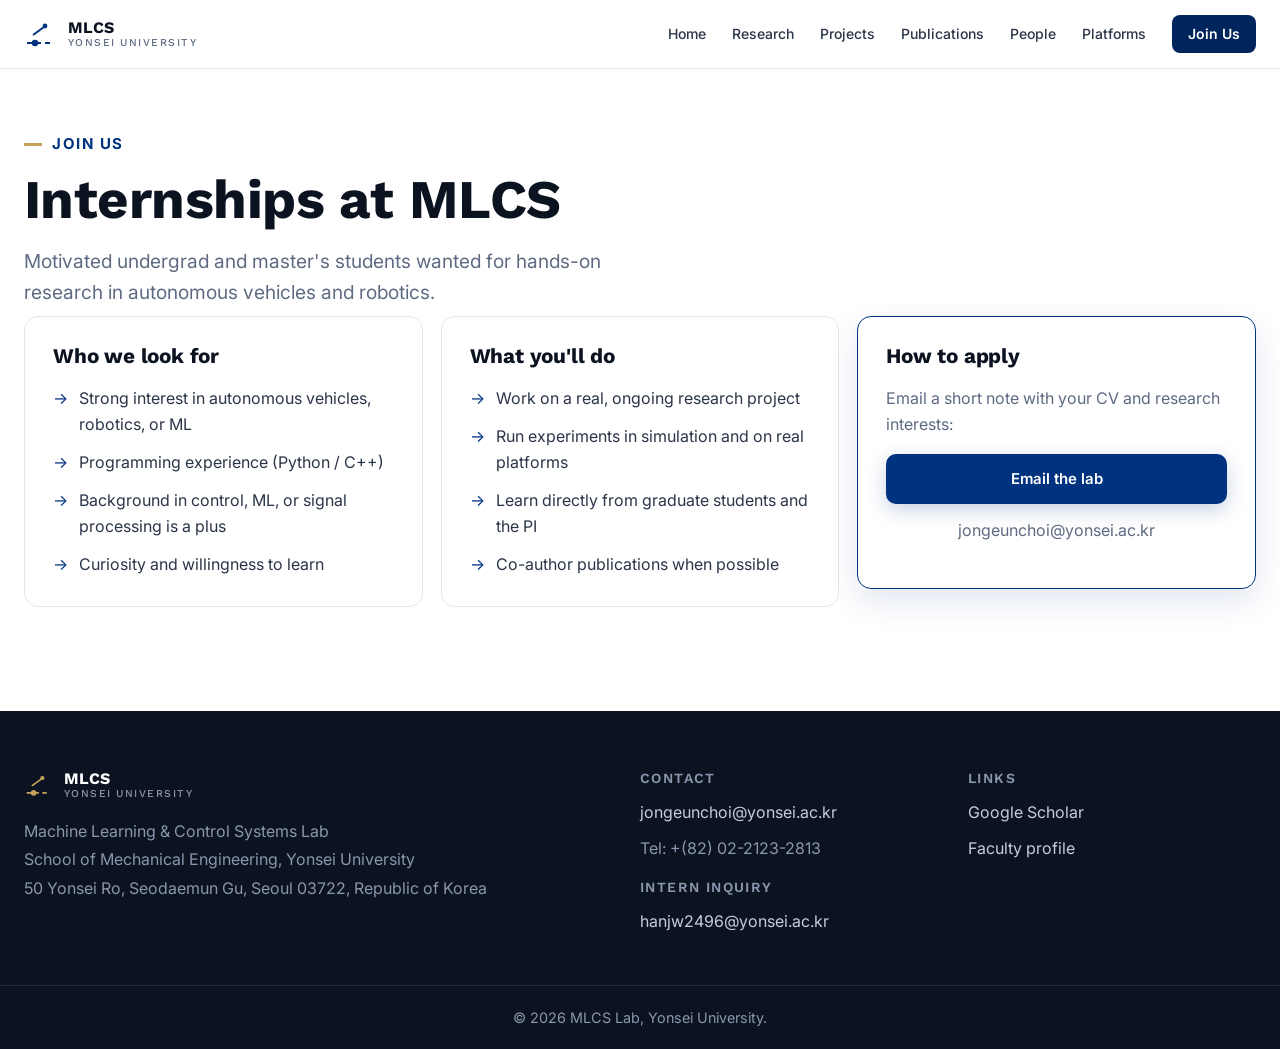
==== join/index.html @ 8be3a1a5 "initial site" ====
<!DOCTYPE html>
<html lang="en">
<head>
  <meta charset="UTF-8" />
  <meta name="viewport" content="width=device-width, initial-scale=1.0" />
  <title>Join Us — MLCS, Yonsei University</title>
  <meta name="description" content="Internships at the MLCS Lab, Yonsei University — autonomous vehicles and robotics." />
  <link rel="preconnect" href="https://fonts.googleapis.com" />
  <link rel="preconnect" href="https://fonts.gstatic.com" crossorigin />
  <link href="https://fonts.googleapis.com/css2?family=Inter:wght@400;500;600;700&family=Work+Sans:wght@500;600;700;800&display=swap" rel="stylesheet" />
  <link rel="stylesheet" href="/css/style.css" />
</head>
<body>

  <header class="nav" id="nav"></header>

  <main class="page">
    <header class="page-head">
      <p class="eyebrow">Join us</p>
      <h1>Internships at MLCS</h1>
      <p class="page-head__lead">Motivated undergrad and master's students wanted for hands-on research in autonomous vehicles and robotics.</p>
    </header>

    <section class="section section--tight">
      <div class="join">
        <div class="join__col join__col--plain">
          <h3>Who we look for</h3>
          <ul class="ticks ticks--ink">
            <li>Strong interest in autonomous vehicles, robotics, or ML</li>
            <li>Programming experience (Python / C++)</li>
            <li>Background in control, ML, or signal processing is a plus</li>
            <li>Curiosity and willingness to learn</li>
          </ul>
        </div>
        <div class="join__col join__col--plain">
          <h3>What you'll do</h3>
          <ul class="ticks ticks--ink">
            <li>Work on a real, ongoing research project</li>
            <li>Run experiments in simulation and on real platforms</li>
            <li>Learn directly from graduate students and the PI</li>
            <li>Co-author publications when possible</li>
          </ul>
        </div>
        <div class="join__col join__col--cta">
          <h3>How to apply</h3>
          <p>Email a short note with your CV and research interests:</p>
          <a href="mailto:jongeunchoi@yonsei.ac.kr?subject=MLCS%20Internship%20Application" class="btn btn--primary btn--block">Email the lab</a>
          <p class="join__fine">jongeunchoi@yonsei.ac.kr</p>
        </div>
      </div>
    </section>
  </main>

  <footer class="footer" id="contact"></footer>

  <script src="/js/main.js"></script>
</body>
</html>
---- css/style.css ----
/* ============================================================
   MLCS Autonomous Vehicle — light editorial theme
   Yonsei navy + gold · Work Sans (display) / Inter (body)
   ============================================================ */
:root {
  --paper: #ffffff;
  --paper-2: #f5f7fb;     /* cards / hover fills */
  --ink: #0c1320;         /* display + headings */
  --ink-soft: #2b3548;    /* body text */
  --muted: #5d6a82;       /* captions */
  --line: #e3e8f0;        /* hairlines */
  --line-2: #d3dae6;
  --signal: #00337f;      /* primary accent — Yonsei navy */
  --signal-deep: #00255c;
  --signal-wash: #eaf0f7;
  --link: #1f6cc7;        /* brighter blue (PANTONE 660C) for inline links/icons */

  /* ---- type scale: change a size here and it updates everywhere ---- */
  --fs-display: clamp(2.1rem, 4.6vw, 3.4rem); /* page hero (h1) */
  --fs-section: clamp(1.9rem, 4.2vw, 2.7rem);   /* home section titles */
  --fs-title:   clamp(1.5rem, 3.1vw, 2rem);     /* page section / group titles */
  --fs-xl:   1.7rem;    /* prominent card title (e.g. person name) */
  --fs-lg:   1.5rem;    /* card / row title */
  --fs-md:   1.3rem;   /* small heading */
  --fs-lead: 1.2rem;   /* lead / large body */
  --fs-base: 1.1rem;      /* body */
  --fs-sm:   1rem;   /* small body, meta */
  --fs-xs:   0.9rem;   /* fine print */
  --fs-label: 14px;     /* eyebrows, field labels */
  --fs-micro: 13px;     /* tags */
  --lane: #c6a15b;;        /* gold */

  --maxw: 1280px;
  --gut: 24px;
  --display: "Work Sans", system-ui, sans-serif;
  --body: "Inter", system-ui, sans-serif;
}

* { box-sizing: border-box; margin: 0; padding: 0; }
html { scroll-behavior: smooth; scroll-padding-top: 80px; }
body {
  font-family: var(--body);
  background: var(--paper);
  color: var(--ink-soft);
  line-height: 1.62;
  -webkit-font-smoothing: antialiased;
}
a { color: inherit; text-decoration: none; }
h1, h2, h3, h4 { font-family: var(--display); color: var(--ink); letter-spacing: -0.01em; line-height: 1.1; }
:focus-visible { outline: 2px solid var(--signal); outline-offset: 3px; border-radius: 2px; }

/* ---- shared: section eyebrow (uppercase label + gold tick) ---- */
.eyebrow {
  font-family: var(--body); font-size: 15px; font-weight: 700;
  letter-spacing: 0.1em; color: var(--signal); text-transform: uppercase;
  display: flex; align-items: center; gap: 10px;
}
.eyebrow::before { content: ""; width: 18px; height: 3px; background: var(--lane); }

/* ===== NAV ===== */
.nav {
  position: fixed; inset: 0 0 auto 0; z-index: 100;
  background: rgba(255, 255, 255, 0.82); backdrop-filter: blur(12px);
  border-bottom: 1px solid var(--line);
}
.nav__inner {
  max-width: var(--maxw); margin: 0 auto; padding: 0 var(--gut);
  height: 68px; display: flex; align-items: center; justify-content: space-between;
}
.brand { display: flex; align-items: center; gap: 12px; }
.brand__mark { display: grid; place-items: center; color: var(--signal); }
.brand__text { font-family: var(--display); font-weight: 700; font-size: 16px; color: var(--ink); line-height: 1.05; }
.brand__text em { display: block; font-style: normal; font-weight: 500; font-size: 10.5px; color: var(--muted); letter-spacing: 0.14em; text-transform: uppercase; }
.nav__links { display: flex; align-items: center; gap: 26px; }
.nav__links a { font-size: 14px; color: var(--ink-soft); font-weight: 500; }
.nav__links a:hover { color: var(--signal); }
.nav__links a.is-active { color: var(--signal); font-weight: 600; }
.nav__cta { color: #fff !important; background: var(--signal); padding: 8px 16px; border-radius: 8px; }
.nav__cta.is-active { background: var(--signal-deep); }
.nav__cta:hover { background: var(--signal-deep); }
.nav__toggle { display: none; background: none; border: 0; flex-direction: column; gap: 5px; cursor: pointer; padding: 6px; }
.nav__toggle span { width: 24px; height: 2px; background: var(--ink); transition: .25s; }

/* nav dropdown (e.g. People -> Faculty / Students / Alumni) */
.nav__item { position: relative; display: inline-flex; align-items: center; }
.nav__drop { position: absolute; top: 100%; left: -10px; min-width: 168px; background: #fff; border: 1px solid var(--line); border-radius: 10px; box-shadow: 0 12px 30px rgba(12,19,32,.10); padding: 7px; display: none; flex-direction: column; }
.nav__drop::before { content: ""; position: absolute; top: -10px; left: 0; right: 0; height: 10px; } /* keeps hover while crossing the gap */
.nav__item:hover .nav__drop, .nav__item:focus-within .nav__drop { display: flex; }
.nav__drop a { padding: 9px 12px; border-radius: 7px; font-size: 14px; color: var(--ink-soft); }
.nav__drop a:hover { background: var(--paper-2); color: var(--signal); }

/* group tags (AV / Robotics) — equal weight, soft tinted */
.tag { display: inline-flex; align-items: center; font-size: var(--fs-micro); font-weight: 700; letter-spacing: .04em; padding: 3px 9px; border-radius: 999px; line-height: 1.5; }
.tag--av { background: #e2f3f1; color: #0d8276; }   /* teal — Autonomous Vehicle */
.tag--rob { background: #efeaff; color: #6d3fe0; }  /* violet — Robotics */
.tag--mv { background: #edf0f4; color: #55617a; }   /* gray — Machine Vision */
.tag--all { background: #e6eaf1; color: #44506a; }  /* neutral — filter reset */

/* ===== Buttons ===== */
.btn { display: inline-flex; align-items: center; justify-content: center; font-family: var(--body); font-weight: 600; font-size: 15px; padding: 13px 26px; border-radius: 10px; transition: transform .14s, background .2s, box-shadow .2s; cursor: pointer; }
.btn--primary { background: var(--signal); color: #fff; box-shadow: 0 6px 20px rgba(0,51,127,.22); }
.btn--primary:hover { background: var(--signal-deep); transform: translateY(-2px); }
.btn--ghost { border: 1px solid var(--line-2); color: var(--ink); background: #fff; }
.btn--ghost:hover { border-color: var(--signal); color: var(--signal); }
.btn--block { width: 100%; }

/* ===== Sections (shared) ===== */
.section { max-width: var(--maxw); margin: 0 auto; padding: 104px var(--gut); }
.section__head { margin-bottom: 52px; }
.section__head h2 { font-size: var(--fs-section); font-weight: 700; margin-top: 12px; }
.section--tight { padding-top: 8px; }

/* ===== Inner page header ===== */
.page { padding-top: 68px; }
.page-head { max-width: var(--maxw); margin: 0 auto; padding: 64px var(--gut) 0; }
.page-head__row { display: flex; flex-wrap: wrap; justify-content: space-between; align-items: flex-end; gap: 10px 24px; margin-top: 16px; }
.page-head__row .page-head__lead { margin-top: 0; }
.page-head__tags { display: flex; gap: 8px; flex-shrink: 0; }
.page-head > .page-head__tags { margin-top: 16px; }
/* clickable page-head tags act as a show-only filter (matching tag + untagged) */
.page-head__tags[data-filter-target] .tag { cursor: pointer; user-select: none; transition: opacity .15s, box-shadow .15s; }
.page-head__tags.has-active .tag:not(.is-active) { opacity: .4; }
.page-head__tags .tag.is-active { box-shadow: 0 0 0 2px var(--paper), 0 0 0 4px currentColor; }
.is-filtered { display: none !important; }
.page-head h1 { font-size: var(--fs-display); font-weight: 700; margin-top: 14px; }
.page-head__lead { color: var(--muted); margin-top: 16px; max-width: 640px; font-size: var(--fs-lead); }
.page-head__lead em { font-style: italic; opacity: .75; }

.empty-note { color: var(--muted); font-size: var(--fs-lead); }
.empty-note em { font-style: italic; opacity: .7; }

/* ===== Vision (home mission statement) ===== */
.vision p { font-size: var(--fs-base); color: var(--ink-soft); margin-bottom: 16px; }
.vision p:last-child { margin-bottom: 0; }

/* ===== Cards (home research summary) ===== */
.cards { display: grid; grid-template-columns: repeat(4, 1fr); gap: 18px; }
.card { background: var(--paper); border: 1px solid var(--line); border-radius: 14px; padding: 26px 22px; transition: border-color .2s, transform .2s, box-shadow .2s; }
.card:hover { border-color: var(--signal); transform: translateY(-3px); box-shadow: 0 10px 30px rgba(12,19,32,.06); }
.card .tag { margin-bottom: 12px; }
.card h3 { font-size: var(--fs-md); font-weight: 700; margin-bottom: 10px; }
.card p { font-size: var(--fs-sm); color: var(--muted); }

/* ===== Projects ===== */
.projects { list-style: none; border-top: 1px solid var(--line); }
.project { display: grid; grid-template-columns: 170px 1fr; gap: 6px 24px; padding: 26px 4px; border-bottom: 1px solid var(--line); transition: background .2s; }
.project:hover { background: var(--paper-2); }
.project__status { grid-row: 1 / span 3; font-size: var(--fs-label); font-weight: 500; color: var(--muted); letter-spacing: .04em; padding-top: 4px; }
.project--open .project__status { color: var(--signal); font-weight: 600; }
.project h3 { grid-column: 2; font-size: var(--fs-lg); font-weight: 700; }
.project__desc { grid-column: 2; color: var(--muted); font-size: var(--fs-sm); }
.project__keys { grid-column: 2; font-size: var(--fs-label); letter-spacing: .03em; color: var(--ink); margin-top: 8px; }

/* ===== Publications ===== */
.pubs { list-style: none; }
.pub { display: flex; gap: 24px; padding: 20px 4px; border-bottom: 1px solid var(--line); }
.pub__year { font-weight: 600; color: var(--signal); min-width: 48px; padding-top: 2px; }
.pub__title { font-family: var(--display); font-weight: 600; font-size: var(--fs-lead); color: var(--ink); margin-bottom: 3px; }
.pub__meta { color: var(--muted); font-size: var(--fs-sm); }
.pub__meta em { font-style: italic; }
.pubs__more { margin-top: 30px; }
.pubs__more a { font-size: 14px; font-weight: 600; color: var(--signal); }
.pubs__more a:hover { border-bottom: 1px solid var(--signal); }

/* ===== People (stacked rows: photo left, info right) ===== */
.people { display: grid; gap: 18px; }
.people__group { font-family: var(--display); font-size: 1.4rem; font-weight: 700; color: var(--ink); margin: 36px 0 6px; }
.people__group:first-child { margin-top: 8px; }
.person__tags { display: flex; gap: 6px; margin-bottom: 12px; }
.person__links { display: inline-flex; gap: 12px; margin-left: 16px; vertical-align: middle; }
.person__links a { color: var(--link); display: inline-flex; }
.person__links a:hover { color: var(--signal); }
.person__links svg { width: 30px; height: 30px; fill: currentColor; display: block; }
.person { display: flex; gap: 30px; align-items: flex-start; border: 1px solid var(--line); border-radius: 14px; padding: 28px 32px; background: var(--paper); }
.person__photo { flex: 0 0 240px; width: 240px; min-width: 0; aspect-ratio: 4/5; border-radius: 0; background: var(--signal-wash); display: grid; place-items: center; font-family: var(--display); font-weight: 700; font-size: 1.8rem; color: var(--signal); }
.person__photo::after { content: attr(data-initials); }
img.person__photo { width: 100%; height: 100%; object-fit: cover; }
.person__body { flex: 1; min-width: 0; }
.person h3 { font-size: var(--fs-xl); font-weight: 700; margin-bottom: 6px; }
.person__title { font-weight: 700; color: var(--ink); margin-bottom: 12px; }
.person__field { display: flex; gap: 12px; align-items: baseline; margin-bottom: 4px; font-size: var(--fs-sm); }
.person__field-label { flex: 0 0 64px; font-size: var(--fs-micro); font-weight: 700; letter-spacing: .08em; text-transform: uppercase; color: var(--muted); }
.person__field-val { font-weight: 700; color: var(--ink); }
a.person__field-val:hover { color: var(--signal); }
.person__dept { margin-top: 12px; color: var(--muted); font-size: var(--fs-sm); }
.person__interest-label { margin-top: 20px; font-size: var(--fs-label); font-weight: 700; letter-spacing: .1em; text-transform: uppercase; color: var(--signal); }
.person__interest { margin-top: 6px; color: var(--ink-soft); font-size: var(--fs-sm); }

/* ===== Join ===== */
.join { display: grid; grid-template-columns: 1fr 1fr 1fr; gap: 18px; align-items: start; }
.join__col { border: 1px solid var(--line); border-radius: 14px; padding: 28px; background: var(--paper); }
.join__col h3 { color: var(--ink); font-size: var(--fs-md); font-weight: 700; margin-bottom: 18px; }
.join__col--cta { border-color: var(--signal); box-shadow: 0 12px 32px rgba(0,51,127,.12); }
.join__col--cta p { color: var(--muted); margin-bottom: 16px; font-size: var(--fs-sm); }
.join__fine { text-align: center; font-size: var(--fs-xs); color: var(--signal); margin-top: 14px; }
.ticks { list-style: none; display: grid; gap: 12px; }
.ticks li { position: relative; padding-left: 26px; color: var(--ink-soft); font-size: var(--fs-sm); }
.ticks li::before { content: "→"; position: absolute; left: 0; color: var(--signal); }

/* ===== Footer ===== */
.footer { background: var(--ink); color: #c4cdde; }
.footer__inner { max-width: var(--maxw); margin: 0 auto; padding: 60px var(--gut) 40px; display: grid; grid-template-columns: 2fr 1fr 1fr; gap: 40px; }
.footer .brand__mark { color: var(--lane); }
.footer .brand__text { color: #fff; }
.footer .brand__text em { color: #8a96ad; }
.brand--footer { margin-bottom: 18px; }
.footer__addr { color: #8a96ad; font-size: var(--fs-sm); line-height: 1.8; }
.footer__col h4 { font-size: var(--fs-label); font-weight: 600; letter-spacing: .1em; text-transform: uppercase; color: #8a96ad; margin-bottom: 14px; }
.footer__col a { display: block; color: #c4cdde; font-size: var(--fs-sm); margin-bottom: 10px; }
.footer__plain { display: block; color: #8a96ad; font-size: var(--fs-sm); margin-bottom: 10px; }
.footer__col a:hover { color: var(--lane); }
.footer__bar { border-top: 1px solid rgba(255,255,255,.1); padding: 20px var(--gut); text-align: center; color: #8a96ad; font-size: var(--fs-xs); }

/* ============================================================
   Home (news / editorial landing)
   ============================================================ */
.home { padding-top: 44px; max-width: var(--maxw); margin: 0 auto; padding-inline: var(--gut); }

/* full-bleed alternating bands (home) */
.band { padding: 56px 0; }
.band:first-of-type { padding-top: 40px; }
.band--alt { background: var(--paper-2); border-block: 1px solid var(--line); }
.band__inner { max-width: var(--maxw); margin: 0 auto; padding-inline: var(--gut); }
.band__head { margin-bottom: 26px; }

/* top banner: full-width light band, blue lab name + dark description inside */
.banner { background: var(--signal-wash); border-bottom: 1px solid var(--line); padding: 116px var(--gut) 46px; }
.banner__inner { max-width: var(--maxw); margin: 0 auto; }
.banner h1 { color: var(--signal); font-size: clamp(1.9rem, 4.2vw, 2.9rem); font-weight: 700; letter-spacing: -.02em; line-height: 1.08; }
.banner__sub { color: var(--signal-deep); margin-top: 10px; font-size: var(--fs-lead); font-weight: 600; }
.banner__desc { color: var(--ink); font-size: var(--fs-lead); line-height: 1.6; max-width: 72ch; margin-top: 16px; }
.label { font-family: var(--body); font-weight: 700; font-size: 15px; letter-spacing: .1em; text-transform: uppercase; color: var(--signal); display: flex; align-items: center; gap: 10px; }
.label::before { content: ""; width: 18px; height: 3px; background: var(--lane); }
.rule { border: 0; border-top: 1px solid var(--line); margin: 56px 0; }

/* lead */
.lead { display: grid; grid-template-columns: 1.7fr 1fr; gap: 44px; }

/* featured carousel */
.carousel { position: relative; min-width: 0; }
.carousel__viewport { position: relative; overflow: hidden; }
.carousel__track { display: flex; transition: transform .45s cubic-bezier(.4,0,.2,1); }
.carousel .btn--primary { box-shadow: none; }  /* avoid neighbor slide's shadow bleeding past the clip edge */
.slide { flex: 0 0 100%; min-width: 0; padding-bottom: 4px; }
.slide__media { height: 340px; border-radius: 14px; background: var(--paper-2); border: 1px solid var(--line); display: grid; place-items: center; color: var(--muted); font-size: var(--fs-xs); margin-bottom: 18px; }
.slide__media::after { content: attr(data-label); }
img.slide__media, video.slide__media { width: 100%; height: 340px; object-fit: contain; background: none; border: none; border-radius: 0; }
.slide h2 { font-size: clamp(1.3rem, 2.2vw, 1.7rem); font-weight: 400; letter-spacing: -.01em; line-height: 1.15; margin: 10px 0 10px; }
.slide h2 strong { font-weight: 700; }
.slide__venue { font-weight: 400; }
.slide h2 a { color: inherit; text-decoration: none; }
.slide h2 a:hover { color: var(--signal); text-decoration: underline; }
.slide p { font-size: var(--fs-lead); color: var(--ink-soft); max-width: 58ch; margin-bottom: 20px; text-indent: 1.0em; }
.slide p em { font-style: italic; opacity: .7; }
.carousel__arrow {
  position: absolute; top: 30%; transform: translateY(-50%);
  width: 44px; height: 44px; border-radius: 50%;
  border: 1px solid var(--line-2); background: rgba(255,255,255,.9); backdrop-filter: blur(4px);
  color: var(--ink); font-size: 24px; line-height: 1; cursor: pointer;
  display: grid; place-items: center; opacity: 0; transition: opacity .2s, border-color .2s, color .2s;
}
.carousel:hover .carousel__arrow { opacity: 1; }
.carousel__arrow:hover { border-color: var(--signal); color: var(--signal); background: #fff; }
.carousel__arrow--prev { left: 14px; }
.carousel__arrow--next { right: 14px; }
#featured .carousel__arrow { top: 170px; }  /* vertical center of the 340px image */
.carousel__dots { display: flex; gap: 8px; justify-content: center; margin-top: 18px; }
.carousel__dot { width: 8px; height: 8px; padding: 0; border: 0; border-radius: 50%; background: var(--line-2); cursor: pointer; transition: background .2s, transform .2s; }
.carousel__dot.is-active { background: var(--signal); transform: scale(1.3); }
@media (max-width: 860px) { .carousel__arrow { opacity: 1; } }
.news { border-left: 1px solid var(--line); padding-left: 28px; }
.news h2 { margin: 14px 0 8px; }
.news-item { display: block; padding: 16px 0; border-top: 1px solid var(--line); }
.news-item:first-of-type { border-top: 0; }
.news-item time { display: block; font-size: var(--fs-label); color: var(--muted); margin-bottom: 5px; letter-spacing: .02em; }
.news-item p { font-family: var(--display); font-weight: 600; font-size: var(--fs-base); color: var(--ink); line-height: 1.35; }
.news-item p a { color: var(--signal); }
.news-item p a:hover { text-decoration: underline; }
.news-item em { font-style: italic; font-weight: 400; opacity: .55; }
a.news-item:hover p { color: var(--signal); }
.news-item--static { cursor: default; }
.news__more { display: inline-block; margin-top: 14px; font-size: 14px; font-weight: 600; color: var(--signal); }

/* publications + facts row */
.tworow { display: grid; grid-template-columns: 1.4fr 1fr; gap: 44px; align-items: start; }
.facts { border: 1px solid var(--line); border-radius: 14px; overflow: hidden; }
.facts div { display: flex; justify-content: space-between; gap: 16px; padding: 15px 20px; border-top: 1px solid var(--line); }
.facts div:first-child { border-top: 0; }
.facts dt { color: var(--muted); font-size: var(--fs-sm); }
.facts dd { font-family: var(--display); font-weight: 600; color: var(--ink); font-size: var(--fs-sm); text-align: right; }
.facts .live { color: var(--signal); }

/* gap before the dark footer on the home page */
.home ~ .footer { margin-top: 80px; }

/* ===== Responsive ===== */
@media (max-width: 900px) {
  .nav__links { position: fixed; inset: 68px 0 auto 0; flex-direction: column; align-items: stretch; gap: 0; background: var(--paper); border-bottom: 1px solid var(--line); padding: 10px var(--gut); transform: translateY(-160%); transition: transform .3s; }
  .nav__links.open { transform: translateY(0); }
  .nav__links a { padding: 14px 0; border-bottom: 1px solid var(--line); }
  .nav__cta { text-align: center; margin: 12px 0; }
  .nav__toggle { display: flex; }
  .nav__item { display: block; }
  .nav__drop { position: static; display: flex; border: 0; box-shadow: none; padding: 0 0 0 16px; min-width: 0; }
  .nav__drop::before { display: none; }
  .join, .lead, .tworow { grid-template-columns: 1fr; }
  .cards { grid-template-columns: 1fr 1fr; }
  .news { border-left: 0; padding-left: 0; border-top: 1px solid var(--line); padding-top: 24px; }
  .footer__inner { grid-template-columns: 1fr; }
}
@media (max-width: 560px) {
  .cards { grid-template-columns: 1fr; }
  .section { padding: 76px var(--gut); }
  .project { grid-template-columns: 1fr; gap: 6px; }
  .project__status, .project h3, .project__desc, .project__keys { grid-column: 1; }
  .person { flex-direction: column; }
  .person__photo { width: 100%; aspect-ratio: 16/9; }
}

/* ===== Reduced motion ===== */
@media (prefers-reduced-motion: reduce) {
  html { scroll-behavior: auto; }
}

/* ============================================================
   AV / Robotics page components (research, projects, publications, faculty)
   ============================================================ */

/* collapsible group section (big heading + chevron) */
.group { border-top: 1px solid var(--line); }
.group__head { cursor: pointer; list-style: none; display: flex; align-items: center; gap: 14px; padding: 24px 0 18px; }
.group__head::-webkit-details-marker { display: none; }
.group__title { font-family: var(--display); font-size: var(--fs-title); font-weight: 700; color: var(--ink); }
.group__head::after { content: "\25BE"; margin-left: auto; color: var(--muted); font-size: 1.45rem; line-height: 1; transition: transform .2s; }
.group__head:hover::after { color: var(--signal); }
.group[open] .group__head::after { transform: rotate(180deg); }

/* research: stacked rows */
.rlist { display: grid; gap: 14px; padding-bottom: 30px; }
.ritem { border: 1px solid var(--line); border-radius: 14px; padding: 22px 24px; }
.ritem h3 { font-size: var(--fs-md); font-weight: 700; margin-bottom: 8px; }
.ritem p { color: var(--muted); font-size: var(--fs-sm); }

/* projects: image-left rows + ongoing/completed groups */
.group-h { font-family: var(--display); font-size: var(--fs-title); font-weight: 700; color: var(--ink); padding: 24px 0 18px; border-top: 1px solid var(--line); }
.prows { display: grid; gap: 18px; padding-bottom: 30px; }
.prow { display: grid; grid-template-columns: 240px 1fr; gap: 24px; border: 1px solid var(--line); border-radius: 14px; padding: 18px; }
.prow__media { aspect-ratio: 4/3; border-radius: 10px; background: linear-gradient(135deg,#dfe5ee,#eef2f7); border: 1px solid var(--line); display: grid; place-items: center; color: var(--muted); font-size: var(--fs-label); }
.prow__media::after { content: attr(data-label); }
img.prow__media { width: 100%; object-fit: cover; }
.prow__tags { display: flex; gap: 6px; margin-bottom: 10px; }
.prow h3 { font-size: var(--fs-lg); font-weight: 700; margin-bottom: 6px; }
.prow__body > p { color: var(--muted); font-size: var(--fs-sm); }
.prow__keys { font-size: var(--fs-label); letter-spacing: .03em; color: var(--ink); margin-top: 12px; }

/* publications: reference line that expands to thumbnail + links */
.publist { display: grid; }
.pub2 { border-bottom: 1px solid var(--line); }
.pub2__ref { cursor: pointer; list-style: none; padding: 16px 28px 16px 4px; font-size: var(--fs-base); line-height: 1.5; color: var(--ink); position: relative; }
.pub2__ref::-webkit-details-marker { display: none; }
.pub2__ref .tag { margin-left: 6px; }
.pub2:not(.pub2--static) .pub2__ref::after { content: "\25BE"; position: absolute; right: 4px; top: 14px; font-size: 1.45rem; line-height: 1; color: var(--muted); transition: transform .2s; }
.pub2:not(.pub2--static) .pub2__ref:hover::after { color: var(--signal); }
.pub2[open] .pub2__ref::after { transform: rotate(180deg); }
.pub2[open] .pub2__ref { color: var(--signal); }
.pub2__ref em { font-style: italic; color: var(--muted); }
.pub2--static .pub2__ref { cursor: default; }
.pub2--book { display: flex; gap: 22px; align-items: flex-start; }
.pub2--book .pub2__ref { padding-top: 18px; }
.book__cover { flex: 0 0 200px; width: 200px; aspect-ratio: 3/4; object-fit: cover; border: 1px solid var(--line); border-radius: 4px; margin: 16px 0; background: linear-gradient(135deg,#dfe5ee,#eef2f7); display: grid; place-items: center; color: var(--muted); font-size: var(--fs-micro); }
.book__cover::after { content: attr(data-label); }
img.book__cover { aspect-ratio: auto; height: auto; background: none; }
.pub2__link { color: var(--signal); font-weight: 600; white-space: nowrap; }
.pub2__link:hover { text-decoration: underline; }
/* when expanded: image pinned left; reference (top) and links (below it) flow on the right */
.pub2[open] { position: relative; padding-left: 264px; min-height: 174px; }
.pub2[open] .pub2__media { position: absolute; left: 0; top: 16px; width: 240px; margin: 0; }
.pub2[open] .pub2__links { padding: 0 0 18px; }
.pub2__media { width: 240px; aspect-ratio: 16/10; border-radius: 0; background: linear-gradient(135deg,#dfe5ee,#eef2f7); border: 1px solid var(--line); display: grid; place-items: center; color: var(--muted); font-size: var(--fs-label); }
.pub2__media::after { content: attr(data-label); }
img.pub2__media, video.pub2__media { object-fit: contain; background: transparent; border: none; }
.pub2__desc { margin-top: 8px; color: var(--ink-soft); font-size: var(--fs-sm); line-height: 1.55; }
.pub2__links { display: flex; flex-wrap: wrap; align-items: center; }
.pub2__links a { font-size: 14px; font-weight: 600; color: var(--signal); }
.pub2__links a:not(:last-child)::after { content: "\00B7"; color: var(--muted); font-weight: 400; margin: 0 10px; }
.pub2__links a:hover { text-decoration: underline; }

/* platforms (hardware cards: image + name + desc) */
.platforms { display: grid; grid-template-columns: repeat(3, 1fr); gap: 20px; }
.platform { border: 1px solid var(--line); border-radius: 14px; overflow: hidden; background: var(--paper); transition: border-color .2s, box-shadow .2s, transform .2s; }
.platform:hover { border-color: var(--signal); box-shadow: 0 10px 30px rgba(12,19,32,.06); transform: translateY(-3px); }
.platform__img { width: 100%; aspect-ratio: 4/3; object-fit: cover; display: block; background: var(--paper-2); border-bottom: 1px solid var(--line); }
.platform__body { padding: 20px 22px; }
.platform h3 { font-size: var(--fs-md); font-weight: 700; margin-bottom: 6px; }
.platform p { color: var(--muted); font-size: var(--fs-sm); }
@media (max-width: 820px) { .platforms { grid-template-columns: 1fr 1fr; } }
@media (max-width: 520px) { .platforms { grid-template-columns: 1fr; } }

/* faculty profile */
.faculty { display: grid; grid-template-columns: 1.15fr 1fr; gap: 40px; align-items: start; }
.faculty__photo { width: 100%; aspect-ratio: 4/3; object-fit: cover; border-radius: 14px; background: var(--signal-wash); border: 1px solid var(--line); display: grid; place-items: center; font-family: var(--display); font-weight: 700; font-size: 2.4rem; color: var(--signal); }
.faculty__photo::after { content: attr(data-initials); }
.faculty__head h2 { font-size: clamp(1.7rem, 3.2vw, 2.3rem); font-weight: 700; }
.faculty__role { display: flex; align-items: center; gap: 8px; margin-top: 10px; color: var(--ink); font-weight: 600; }
.faculty__aff { color: var(--ink-soft); margin-top: 10px; line-height: 1.7; }
.faculty__aff a { color: inherit; text-decoration: none; }
.faculty__aff a:hover { color: var(--signal); text-decoration: underline; }
.faculty__addr { color: var(--muted); margin-top: 14px; font-size: var(--fs-sm); line-height: 1.6; }
.faculty__addr-label { display: block; font-size: var(--fs-micro); font-weight: 700; letter-spacing: .08em; text-transform: uppercase; color: var(--muted); margin-bottom: 4px; }
.lab-photo { width: 100%; aspect-ratio: 16/9; border-radius: 14px; border: 1px solid var(--line); background: linear-gradient(135deg,#dfe5ee,#eef2f7); display: grid; place-items: center; color: var(--muted); font-size: var(--fs-xs); }
.lab-photo::after { content: attr(data-label); }
img.lab-photo { object-fit: cover; }
.lab-carousel { max-width: 760px; }
.lab-slide { flex: 0 0 100%; min-width: 0; }
.lab-slide img { width: 100%; aspect-ratio: 16/9; object-fit: cover; border-radius: 14px; border: 1px solid var(--line); display: block; }
.lab-carousel .carousel__arrow { top: 50%; }
.carousel__cap { margin-top: 12px; text-align: center; font-size: var(--fs-sm); color: var(--muted); }
.faculty__mail { display: inline-block; margin-top: 8px; color: var(--signal); font-weight: 600; }
.faculty__section { margin-top: 44px; }
.faculty__section h3 { font-size: 1.2rem; font-weight: 700; margin-bottom: 14px; padding-bottom: 8px; border-bottom: 2px solid var(--line); }
.faculty__section p { color: var(--ink-soft); margin-bottom: 14px; }
.faculty__section ul { list-style: none; display: grid; gap: 10px; }
.faculty__section li { position: relative; padding-left: 18px; color: var(--ink-soft); }
.faculty__section li::before { content: ""; position: absolute; left: 0; top: 9px; width: 6px; height: 6px; border-radius: 50%; background: var(--lane); }
.faculty__section h4 { font-size: var(--fs-sm); font-weight: 700; color: var(--muted); margin: 22px 0 12px; }
.faculty__section li .course-code { font-weight: 700; color: var(--ink); }
.faculty__section li .course-when { color: var(--muted); font-size: var(--fs-sm); }

@media (max-width: 760px) {
  .prow { grid-template-columns: 1fr; }
  .pub2[open] { padding-left: 0; }
  .pub2[open] .pub2__media { position: static; width: 100%; max-width: 320px; margin-top: 12px; }
  .faculty { grid-template-columns: 1fr; }
  .faculty__photo { max-width: 320px; }
}
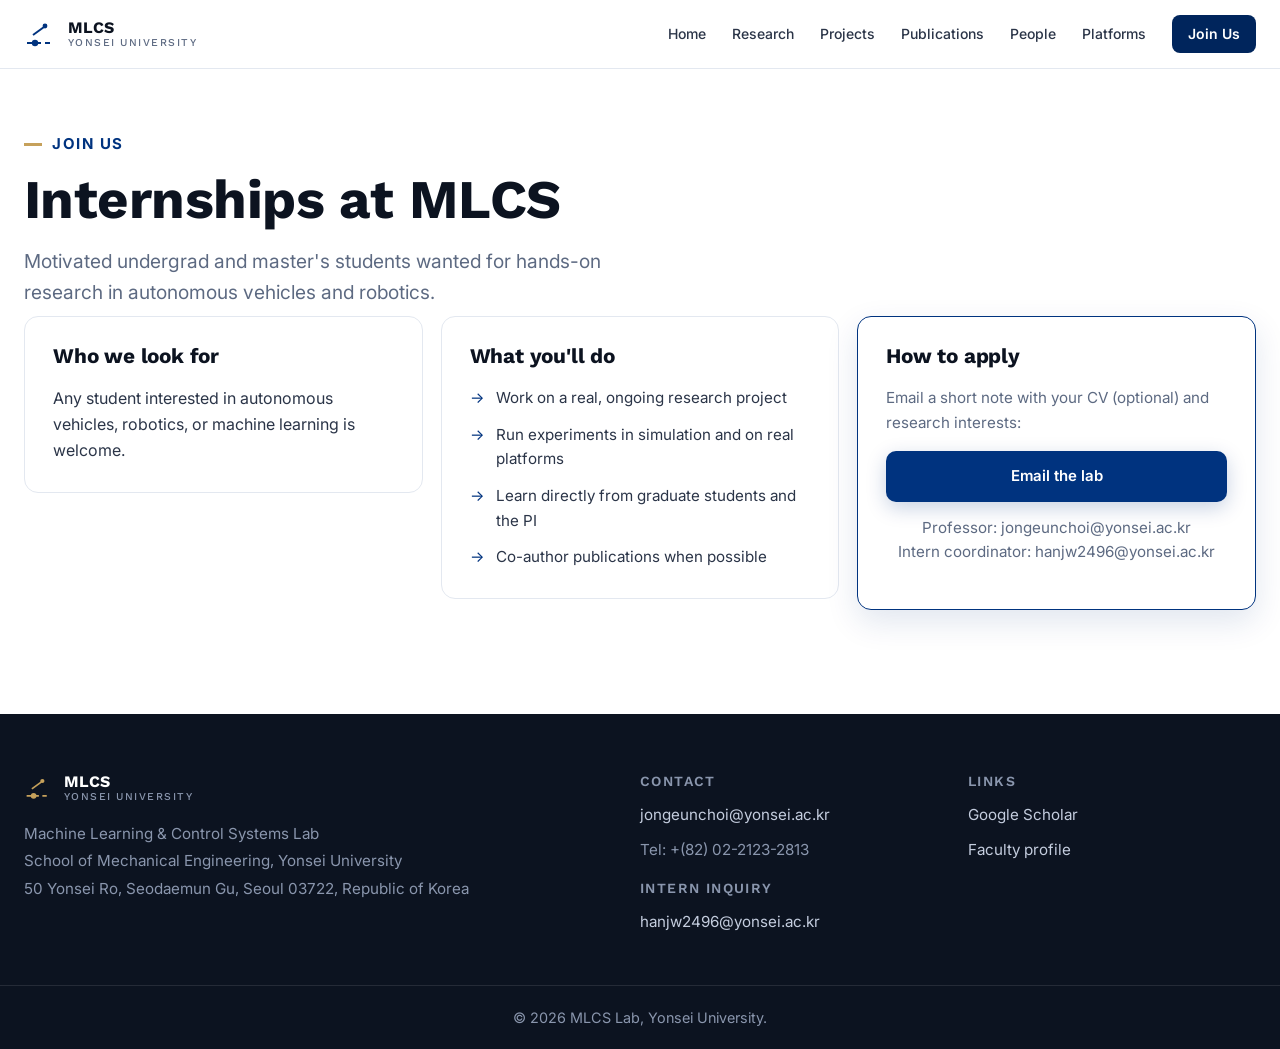
==== commit d71d20a6: "Refine research/projects, join page, and filter labels" ====
--- a/join/index.html
+++ b/join/index.html
@@ -25,12 +25,7 @@
       <div class="join">
         <div class="join__col join__col--plain">
           <h3>Who we look for</h3>
-          <ul class="ticks ticks--ink">
-            <li>Strong interest in autonomous vehicles, robotics, or ML</li>
-            <li>Programming experience (Python / C++)</li>
-            <li>Background in control, ML, or signal processing is a plus</li>
-            <li>Curiosity and willingness to learn</li>
-          </ul>
+          <p>Any student interested in autonomous vehicles, robotics, or machine learning is welcome.</p>
         </div>
         <div class="join__col join__col--plain">
           <h3>What you'll do</h3>
@@ -43,9 +38,9 @@
         </div>
         <div class="join__col join__col--cta">
           <h3>How to apply</h3>
-          <p>Email a short note with your CV and research interests:</p>
-          <a href="mailto:jongeunchoi@yonsei.ac.kr?subject=MLCS%20Internship%20Application" class="btn btn--primary btn--block">Email the lab</a>
-          <p class="join__fine">jongeunchoi@yonsei.ac.kr</p>
+          <p>Email a short note with your CV (optional) and research interests:</p>
+          <a href="mailto:hanjw2496@yonsei.ac.kr?subject=MLCS%20Internship%20Application" class="btn btn--primary btn--block">Email the lab</a>
+          <p class="join__fine">Professor: jongeunchoi@yonsei.ac.kr<br>Intern coordinator: hanjw2496@yonsei.ac.kr</p>
         </div>
       </div>
     </section>
--- a/css/style.css
+++ b/css/style.css
@@ -24,7 +24,7 @@
   --fs-md:   1.3rem;   /* small heading */
   --fs-lead: 1.2rem;   /* lead / large body */
   --fs-base: 1.1rem;      /* body */
-  --fs-sm:   1rem;   /* small body, meta */
+  --fs-sm:   0.95rem;   /* small body, meta */
   --fs-xs:   0.9rem;   /* fine print */
   --fs-label: 14px;     /* eyebrows, field labels */
   --fs-micro: 13px;     /* tags */
@@ -132,6 +132,19 @@
 /* ===== Vision (home mission statement) ===== */
 .vision p { font-size: var(--fs-base); color: var(--ink-soft); margin-bottom: 16px; }
 .vision p:last-child { margin-bottom: 0; }
+
+/* ===== Our Teams (home: Robotics / Autonomous Vehicle entry cards) ===== */
+.teams { display: grid; grid-template-columns: 1fr 1fr; gap: 22px; }
+.team { display: block; padding: 30px 30px 26px; background: var(--paper); border: 1px solid var(--line); border-top: 4px solid var(--line); border-radius: 16px; transition: transform .2s, box-shadow .2s, border-color .2s; }
+.team:hover { transform: translateY(-4px); box-shadow: 0 14px 36px rgba(12,19,32,.08); }
+.team h3 { font-size: var(--fs-lg); font-weight: 700; margin-bottom: 12px; }
+.team p { color: var(--ink-soft); font-size: var(--fs-sm); margin-bottom: 18px; }
+.team__more { font-weight: 700; font-size: var(--fs-sm); }
+.team--rob { border-top-color: #6d3fe0; }
+.team--rob .team__more { color: #6d3fe0; }
+.team--av { border-top-color: #0d8276; }
+.team--av .team__more { color: #0d8276; }
+@media (max-width: 760px) { .teams { grid-template-columns: 1fr; } }
 
 /* ===== Cards (home research summary) ===== */
 .cards { display: grid; grid-template-columns: repeat(4, 1fr); gap: 18px; }
@@ -250,7 +263,7 @@
 .slide__venue { font-weight: 400; }
 .slide h2 a { color: inherit; text-decoration: none; }
 .slide h2 a:hover { color: var(--signal); text-decoration: underline; }
-.slide p { font-size: var(--fs-lead); color: var(--ink-soft); max-width: 58ch; margin-bottom: 20px; text-indent: 1.0em; }
+.slide p { font-size: var(--fs-sm); color: var(--ink-soft); margin-bottom: 20px; text-indent: 1.0em; }
 .slide p em { font-style: italic; opacity: .7; }
 .carousel__arrow {
   position: absolute; top: 30%; transform: translateY(-50%);
@@ -348,6 +361,7 @@
 .prow__media { aspect-ratio: 4/3; border-radius: 10px; background: linear-gradient(135deg,#dfe5ee,#eef2f7); border: 1px solid var(--line); display: grid; place-items: center; color: var(--muted); font-size: var(--fs-label); }
 .prow__media::after { content: attr(data-label); }
 img.prow__media { width: 100%; object-fit: cover; }
+img.prow__media--logo { object-fit: contain; background: #fff; padding: 24px; }
 .prow__tags { display: flex; gap: 6px; margin-bottom: 10px; }
 .prow h3 { font-size: var(--fs-lg); font-weight: 700; margin-bottom: 6px; }
 .prow__body > p { color: var(--muted); font-size: var(--fs-sm); }
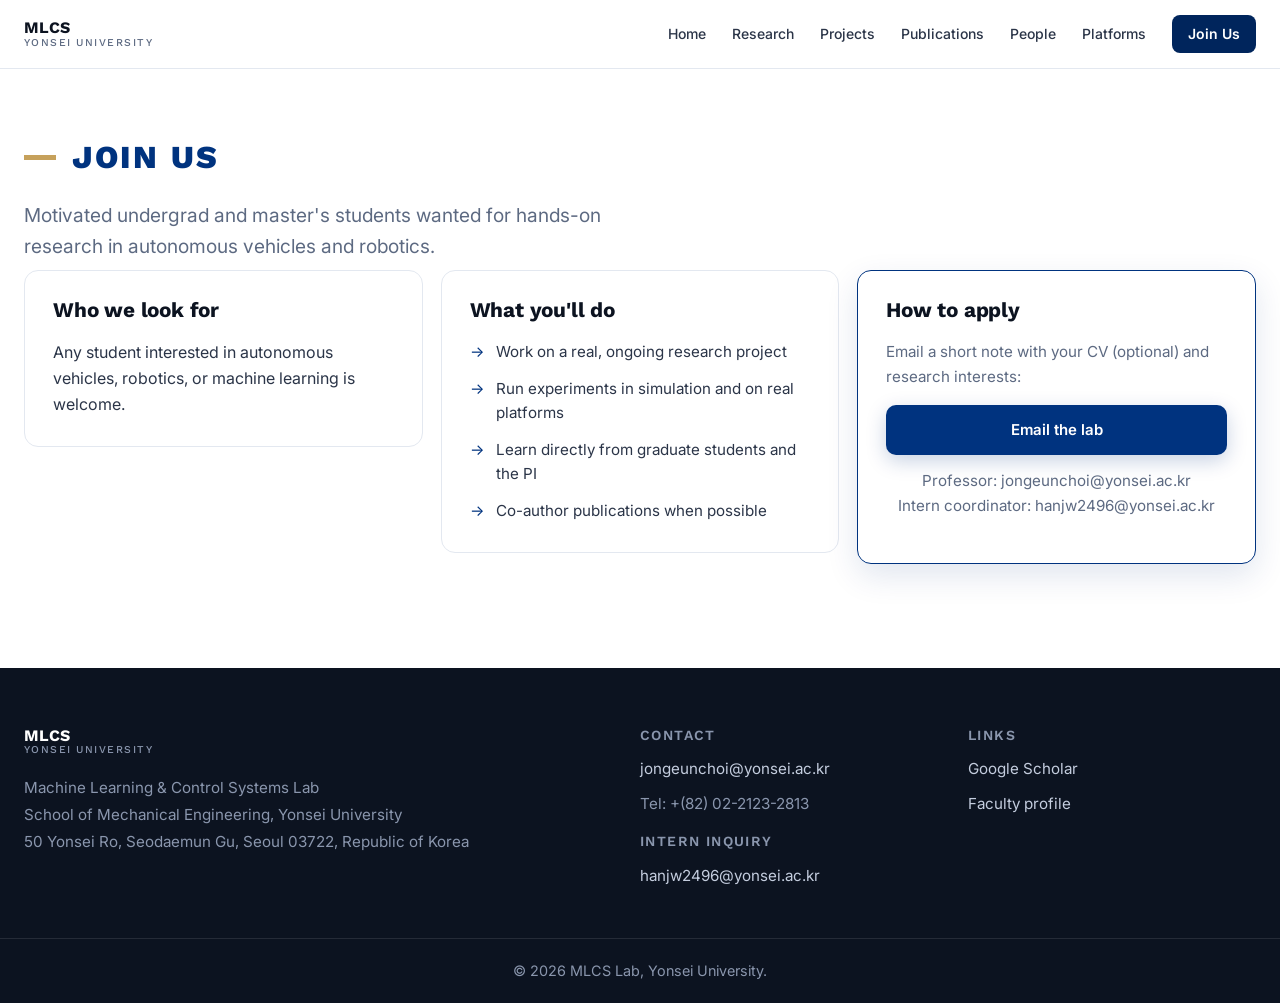
==== commit 187288f0: "feat: streamline headings, add alumni roster & sponsors - Remove redundant section subtitles (home s" ====
--- a/join/index.html
+++ b/join/index.html
@@ -17,7 +17,6 @@
   <main class="page">
     <header class="page-head">
       <p class="eyebrow">Join us</p>
-      <h1>Internships at MLCS</h1>
       <p class="page-head__lead">Motivated undergrad and master's students wanted for hands-on research in autonomous vehicles and robotics.</p>
     </header>
 
--- a/css/style.css
+++ b/css/style.css
@@ -51,11 +51,11 @@
 
 /* ---- shared: section eyebrow (uppercase label + gold tick) ---- */
 .eyebrow {
-  font-family: var(--body); font-size: 15px; font-weight: 700;
-  letter-spacing: 0.1em; color: var(--signal); text-transform: uppercase;
-  display: flex; align-items: center; gap: 10px;
-}
-.eyebrow::before { content: ""; width: 18px; height: 3px; background: var(--lane); }
+  font-family: var(--display); font-size: clamp(1.5rem, 4.2vw, 2rem); font-weight: 800;
+  letter-spacing: 0.08em; color: var(--signal); text-transform: uppercase;
+  display: flex; align-items: center; gap: 16px;
+}
+.eyebrow::before { content: ""; width: 32px; height: 5px; background: var(--lane); }
 
 /* ===== NAV ===== */
 .nav {
@@ -68,7 +68,6 @@
   height: 68px; display: flex; align-items: center; justify-content: space-between;
 }
 .brand { display: flex; align-items: center; gap: 12px; }
-.brand__mark { display: grid; place-items: center; color: var(--signal); }
 .brand__text { font-family: var(--display); font-weight: 700; font-size: 16px; color: var(--ink); line-height: 1.05; }
 .brand__text em { display: block; font-style: normal; font-weight: 500; font-size: 10.5px; color: var(--muted); letter-spacing: 0.14em; text-transform: uppercase; }
 .nav__links { display: flex; align-items: center; gap: 26px; }
@@ -124,6 +123,7 @@
 .is-filtered { display: none !important; }
 .page-head h1 { font-size: var(--fs-display); font-weight: 700; margin-top: 14px; }
 .page-head__lead { color: var(--muted); margin-top: 16px; max-width: 640px; font-size: var(--fs-lead); }
+.page-head__lead--wide { max-width: none; }
 .page-head__lead em { font-style: italic; opacity: .75; }
 
 .empty-note { color: var(--muted); font-size: var(--fs-lead); }
@@ -199,6 +199,15 @@
 .person__interest-label { margin-top: 20px; font-size: var(--fs-label); font-weight: 700; letter-spacing: .1em; text-transform: uppercase; color: var(--signal); }
 .person__interest { margin-top: 6px; color: var(--ink-soft); font-size: var(--fs-sm); }
 
+/* ===== Alumni (institution → degree hierarchy, reuses .person rows) ===== */
+.alum-inst:first-child { margin-top: 40px; }
+.alum-inst + .alum-inst { margin-top: 64px; }
+.alum-inst__title { font-family: var(--display); font-size: var(--fs-title); font-weight: 800; color: var(--ink); padding-bottom: 14px; border-bottom: 2px solid var(--line-2); }
+.alum-deg { font-family: var(--display); font-size: 1.15rem; font-weight: 700; letter-spacing: .04em; text-transform: uppercase; color: var(--signal); margin: 32px 0 12px; }
+.alum-deg::before { content: ""; display: inline-block; width: 14px; height: 3px; background: var(--lane); vertical-align: middle; margin-right: 10px; }
+.alum__edu { color: var(--ink-soft); font-size: var(--fs-sm); margin-bottom: 4px; }
+.alum__now { margin-top: 12px; font-size: var(--fs-sm); font-weight: 700; color: var(--signal); }
+
 /* ===== Join ===== */
 .join { display: grid; grid-template-columns: 1fr 1fr 1fr; gap: 18px; align-items: start; }
 .join__col { border: 1px solid var(--line); border-radius: 14px; padding: 28px; background: var(--paper); }
@@ -213,7 +222,6 @@
 /* ===== Footer ===== */
 .footer { background: var(--ink); color: #c4cdde; }
 .footer__inner { max-width: var(--maxw); margin: 0 auto; padding: 60px var(--gut) 40px; display: grid; grid-template-columns: 2fr 1fr 1fr; gap: 40px; }
-.footer .brand__mark { color: var(--lane); }
 .footer .brand__text { color: #fff; }
 .footer .brand__text em { color: #8a96ad; }
 .brand--footer { margin-bottom: 18px; }
@@ -241,9 +249,8 @@
 .banner__inner { max-width: var(--maxw); margin: 0 auto; }
 .banner h1 { color: var(--signal); font-size: clamp(1.9rem, 4.2vw, 2.9rem); font-weight: 700; letter-spacing: -.02em; line-height: 1.08; }
 .banner__sub { color: var(--signal-deep); margin-top: 10px; font-size: var(--fs-lead); font-weight: 600; }
-.banner__desc { color: var(--ink); font-size: var(--fs-lead); line-height: 1.6; max-width: 72ch; margin-top: 16px; }
-.label { font-family: var(--body); font-weight: 700; font-size: 15px; letter-spacing: .1em; text-transform: uppercase; color: var(--signal); display: flex; align-items: center; gap: 10px; }
-.label::before { content: ""; width: 18px; height: 3px; background: var(--lane); }
+.label { font-family: var(--display); font-weight: 800; font-size: 21px; letter-spacing: .08em; text-transform: uppercase; color: var(--signal); display: flex; align-items: center; gap: 12px; }
+.label::before { content: ""; width: 22px; height: 4px; background: var(--lane); }
 .rule { border: 0; border-top: 1px solid var(--line); margin: 56px 0; }
 
 /* lead */
@@ -282,7 +289,6 @@
 .carousel__dot.is-active { background: var(--signal); transform: scale(1.3); }
 @media (max-width: 860px) { .carousel__arrow { opacity: 1; } }
 .news { border-left: 1px solid var(--line); padding-left: 28px; }
-.news h2 { margin: 14px 0 8px; }
 .news-item { display: block; padding: 16px 0; border-top: 1px solid var(--line); }
 .news-item:first-of-type { border-top: 0; }
 .news-item time { display: block; font-size: var(--fs-label); color: var(--muted); margin-bottom: 5px; letter-spacing: .02em; }
@@ -403,12 +409,17 @@
 .platforms { display: grid; grid-template-columns: repeat(3, 1fr); gap: 20px; }
 .platform { border: 1px solid var(--line); border-radius: 14px; overflow: hidden; background: var(--paper); transition: border-color .2s, box-shadow .2s, transform .2s; }
 .platform:hover { border-color: var(--signal); box-shadow: 0 10px 30px rgba(12,19,32,.06); transform: translateY(-3px); }
-.platform__img { width: 100%; aspect-ratio: 4/3; object-fit: cover; display: block; background: var(--paper-2); border-bottom: 1px solid var(--line); }
+.platform__img { width: 100%; aspect-ratio: 4/3; object-fit: contain; padding: 18px; display: block; background: var(--paper-2); border-bottom: 1px solid var(--line); }
 .platform__body { padding: 20px 22px; }
 .platform h3 { font-size: var(--fs-md); font-weight: 700; margin-bottom: 6px; }
 .platform p { color: var(--muted); font-size: var(--fs-sm); }
 @media (max-width: 820px) { .platforms { grid-template-columns: 1fr 1fr; } }
 @media (max-width: 520px) { .platforms { grid-template-columns: 1fr; } }
+
+/* ===== Sponsors (logo wall) ===== */
+.sponsors { display: flex; flex-wrap: wrap; align-items: center; justify-content: center; gap: 32px 52px; }
+.sponsors img { height: 46px; width: auto; object-fit: contain; }
+@media (max-width: 520px) { .sponsors { gap: 26px 36px; } .sponsors img { height: 38px; } }
 
 /* faculty profile */
 .faculty { display: grid; grid-template-columns: 1.15fr 1fr; gap: 40px; align-items: start; }
